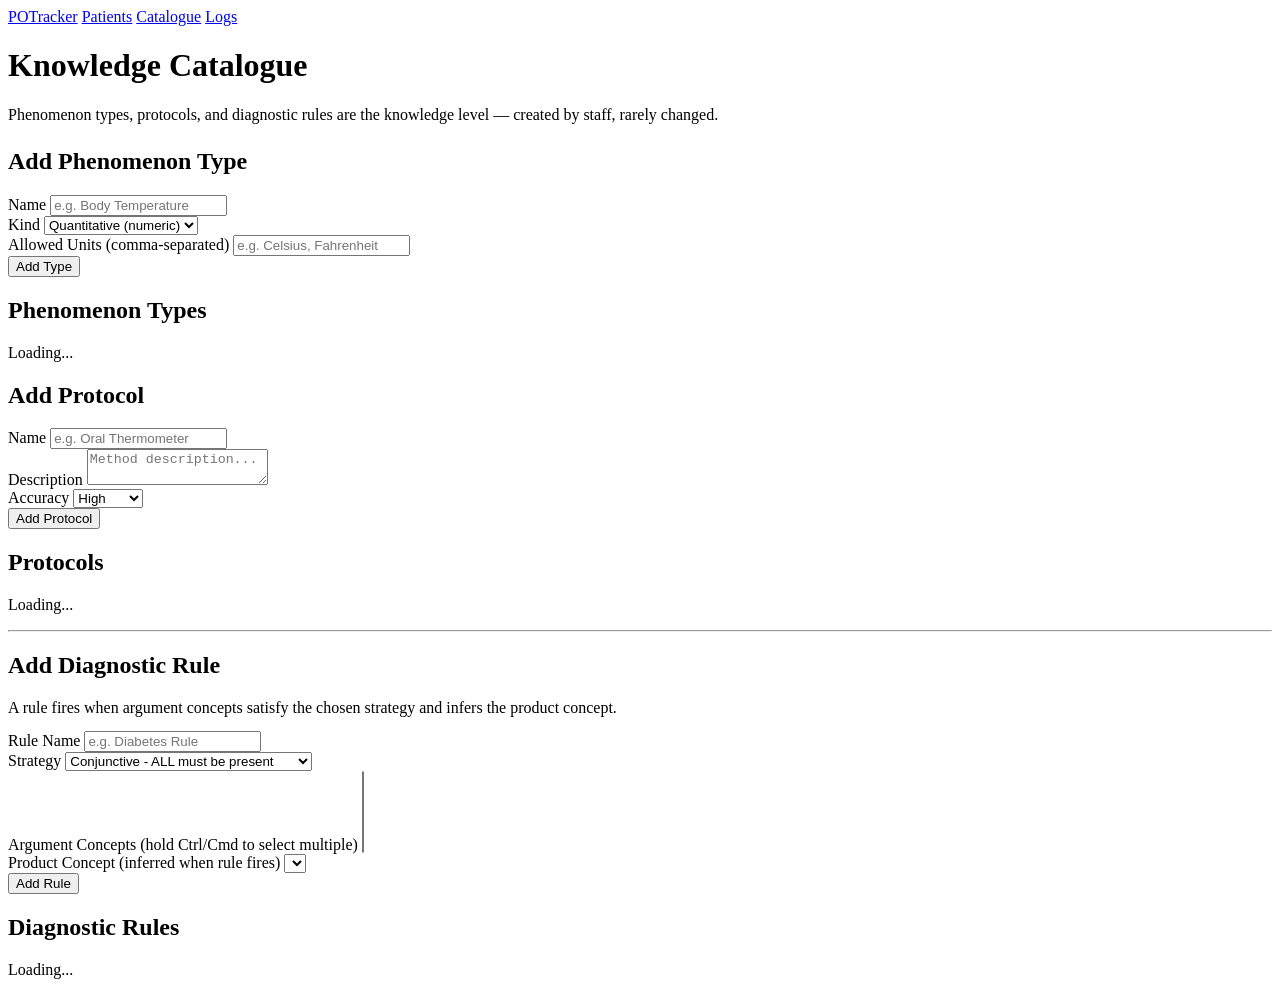
==== src/main/resources/static/catalogue.html @ 46fde118 "week 2 changes" ====
<!DOCTYPE html>
<html lang="en">
<head>
    <meta charset="UTF-8">
    <meta name="viewport" content="width=device-width, initial-scale=1.0">
    <title>Catalogue — POTracker</title>
    <link rel="stylesheet" href="/css/styles.css">
</head>
<body>

<nav>
    <a class="brand" href="/">POTracker</a>
    <a href="/">Patients</a>
    <a href="/catalogue.html" class="active">Catalogue</a>
    <a href="/logs.html">Logs</a>
</nav>

<div class="page">
    <h1>Knowledge Catalogue</h1>
    <p class="muted" style="margin-bottom:24px">
        Phenomenon types, protocols, and diagnostic rules are the knowledge level —
        created by staff, rarely changed.
    </p>

    <div class="grid-2">

        <div>
            <div class="card">
                <h2>Add Phenomenon Type</h2>
                <div id="ptMsg"></div>
                <div class="form-row">
                    <label>Name</label>
                    <input id="ptName" type="text" placeholder="e.g. Body Temperature">
                </div>
                <div class="form-row">
                    <label>Kind</label>
                    <select id="ptKind" onchange="toggleKindFields()">
                        <option value="QUANTITATIVE">Quantitative (numeric)</option>
                        <option value="QUALITATIVE">Qualitative (category)</option>
                    </select>
                </div>
                <div id="quantFields">
                    <div class="form-row">
                        <label>Allowed Units (comma-separated)</label>
                        <input id="ptUnits" type="text" placeholder="e.g. Celsius, Fahrenheit">
                    </div>
                </div>
                <div id="qualFields" style="display:none">
                    <div class="form-row">
                        <label>Phenomena (comma-separated)</label>
                        <input id="ptPhenomena" type="text"
                               placeholder="e.g. Blood Group A, Blood Group B, Blood Group O">
                    </div>
                </div>
                <button class="btn btn-primary" onclick="addPhenomenonType()">Add Type</button>
            </div>

            <h2>Phenomenon Types</h2>
            <div id="ptList"><p class="loading">Loading...</p></div>
        </div>

        <div>

            <div class="card">
                <h2>Add Protocol</h2>
                <div id="protoMsg"></div>
                <div class="form-row">
                    <label>Name</label>
                    <input id="protoName" type="text" placeholder="e.g. Oral Thermometer">
                </div>
                <div class="form-row">
                    <label>Description</label>
                    <textarea id="protoDesc" placeholder="Method description..."></textarea>
                </div>
                <div class="form-row">
                    <label>Accuracy</label>
                    <select id="protoRating">
                        <option value="HIGH">High</option>
                        <option value="MEDIUM">Medium</option>
                        <option value="LOW">Low</option>
                    </select>
                </div>
                <button class="btn btn-primary" onclick="addProtocol()">Add Protocol</button>
            </div>

            <h2>Protocols</h2>
            <div id="protoList"><p class="loading">Loading...</p></div>

            <hr class="divider">

            <div class="card">
                <h2>Add Diagnostic Rule</h2>
                <p class="small muted" style="margin-bottom:14px">
                    A rule fires when argument concepts satisfy the chosen strategy
                    and infers the product concept.
                </p>
                <div id="ruleMsg"></div>

                <div class="form-row">
                    <label>Rule Name</label>
                    <input id="ruleName" type="text" placeholder="e.g. Diabetes Rule">
                </div>

                <div class="form-row">
                    <label>Strategy</label>
                    <select id="ruleStrategy" onchange="toggleThreshold()">
                        <option value="CONJUNCTIVE">Conjunctive - ALL must be present</option>
                        <option value="WEIGHTED">Weighted - score must meet threshold</option>
                    </select>
                </div>

                <div id="thresholdField" style="display:none">
                    <div class="form-row">
                        <label>Threshold (sum of weights needed to fire rule)</label>
                        <input id="ruleThreshold" type="number"
                               step="0.1" min="0" max="100" placeholder="e.g. 0.7">
                    </div>
                </div>

                <div class="form-row">
                    <label>Argument Concepts (hold Ctrl/Cmd to select multiple)</label>
                    <select id="ruleArgs" multiple size="5"></select>
                </div>

                <div class="form-row">
                    <label>Product Concept (inferred when rule fires)</label>
                    <select id="ruleProduct"></select>
                </div>

                <button class="btn btn-primary" onclick="addRule()">Add Rule</button>
            </div>

            <h2>Diagnostic Rules</h2>
            <div id="ruleList"><p class="loading">Loading...</p></div>

        </div>
    </div>
</div>

<script src="/js/app.js"></script>
</body>
</html>
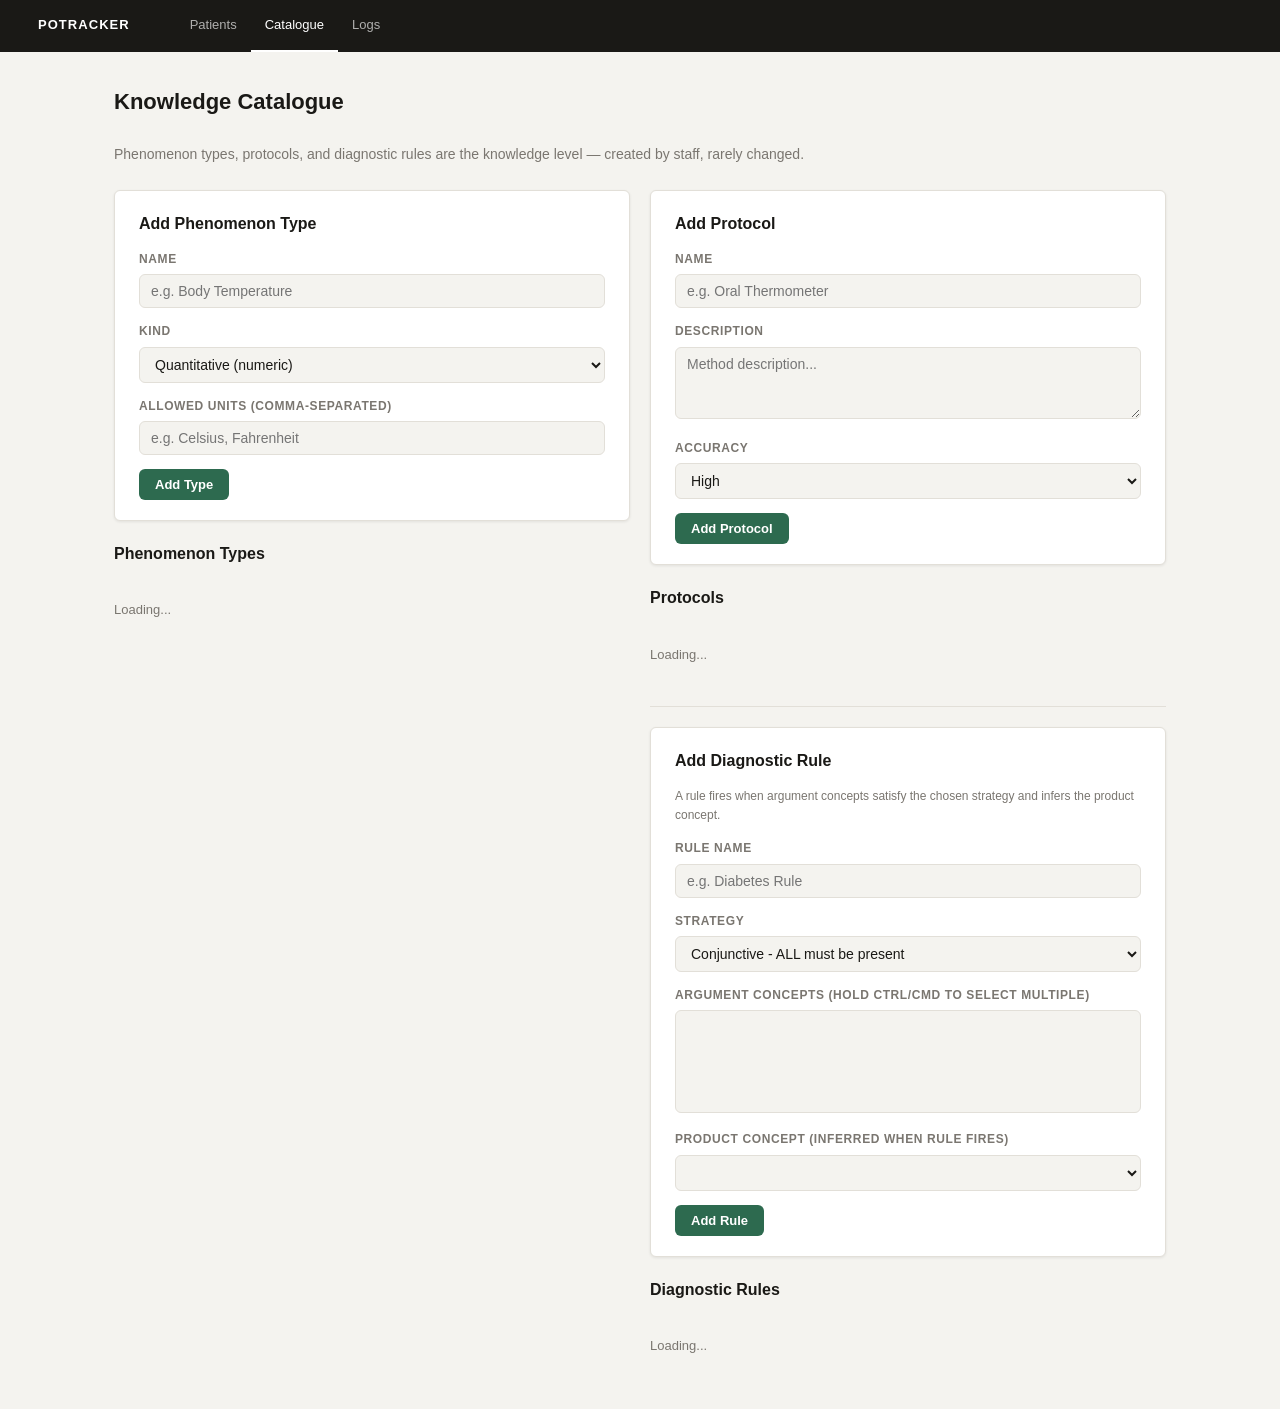
==== commit 8b99bb03: "week 2 changes app.js fixed" ====
--- a/src/main/resources/static/catalogue.html
+++ b/src/main/resources/static/catalogue.html
@@ -4,7 +4,7 @@
     <meta charset="UTF-8">
     <meta name="viewport" content="width=device-width, initial-scale=1.0">
     <title>Catalogue — POTracker</title>
-    <link rel="stylesheet" href="/css/styles.css">
+    <link rel="stylesheet" href="css/styles.css">
 </head>
 <body>
 
@@ -137,6 +137,6 @@
     </div>
 </div>
 
-<script src="/js/app.js"></script>
+<script src="js/app.js"></script>
 </body>
 </html>
--- a/src/main/resources/static/css/styles.css
+++ b/src/main/resources/static/css/styles.css
@@ -0,0 +1,260 @@
+@import url('https://fonts.googleapis.com/css2?family=DM+Mono:wght@300;400;500&family=Sora:wght@300;400;600;700&display=swap');
+
+:root {
+  --bg:        #f4f3ef;
+  --surface:   #ffffff;
+  --border:    #e2dfd8;
+  --text:      #1a1916;
+  --muted:     #7a7670;
+  --accent:    #2d6a4f;
+  --accent-lt: #d8f3dc;
+  --danger:    #c0392b;
+  --danger-lt: #fdecea;
+  --warn:      #e67e22;
+  --mono:      'DM Mono', monospace;
+  --sans:      'Sora', sans-serif;
+  --radius:    6px;
+  --shadow:    0 1px 3px rgba(0,0,0,.08);
+}
+
+* { box-sizing: border-box; margin: 0; padding: 0; }
+
+body {
+  font-family: var(--sans);
+  background: var(--bg);
+  color: var(--text);
+  font-size: 14px;
+  line-height: 1.6;
+  min-height: 100vh;
+}
+
+/* ── Nav ─────────────────────────────────────────────────── */
+nav {
+  background: var(--text);
+  color: #fff;
+  display: flex;
+  align-items: center;
+  gap: 0;
+  padding: 0 24px;
+  height: 52px;
+  position: sticky;
+  top: 0;
+  z-index: 100;
+}
+
+nav .brand {
+  font-size: 13px;
+  font-weight: 700;
+  letter-spacing: .08em;
+  text-transform: uppercase;
+  margin-right: 32px;
+  color: #fff;
+  text-decoration: none;
+}
+
+nav a {
+  color: rgba(255,255,255,.65);
+  text-decoration: none;
+  font-size: 13px;
+  padding: 0 14px;
+  height: 52px;
+  display: flex;
+  align-items: center;
+  transition: color .15s;
+  border-bottom: 2px solid transparent;
+}
+
+nav a:hover, nav a.active {
+  color: #fff;
+  border-bottom-color: #fff;
+}
+
+/* ── Layout ──────────────────────────────────────────────── */
+.page { max-width: 1100px; margin: 0 auto; padding: 32px 24px; }
+
+h1 { font-size: 22px; font-weight: 700; margin-bottom: 24px; }
+h2 { font-size: 16px; font-weight: 600; margin-bottom: 14px; }
+h3 { font-size: 13px; font-weight: 600; color: var(--muted);
+     text-transform: uppercase; letter-spacing: .06em; margin-bottom: 10px; }
+
+/* ── Cards ───────────────────────────────────────────────── */
+.card {
+  background: var(--surface);
+  border: 1px solid var(--border);
+  border-radius: var(--radius);
+  padding: 20px 24px;
+  box-shadow: var(--shadow);
+  margin-bottom: 20px;
+}
+
+.grid-2 { display: grid; grid-template-columns: 1fr 1fr; gap: 20px; }
+.grid-3 { display: grid; grid-template-columns: repeat(3,1fr); gap: 20px; }
+
+/* ── Forms ───────────────────────────────────────────────── */
+.form-row { margin-bottom: 14px; }
+
+label {
+  display: block;
+  font-size: 12px;
+  font-weight: 600;
+  color: var(--muted);
+  text-transform: uppercase;
+  letter-spacing: .05em;
+  margin-bottom: 5px;
+}
+
+input, select, textarea {
+  width: 100%;
+  padding: 8px 11px;
+  border: 1px solid var(--border);
+  border-radius: var(--radius);
+  font-family: var(--sans);
+  font-size: 14px;
+  background: var(--bg);
+  color: var(--text);
+  transition: border-color .15s;
+  outline: none;
+}
+
+input:focus, select:focus, textarea:focus {
+  border-color: var(--accent);
+  background: #fff;
+}
+
+textarea { resize: vertical; min-height: 72px; }
+
+/* ── Buttons ─────────────────────────────────────────────── */
+.btn {
+  display: inline-flex;
+  align-items: center;
+  gap: 6px;
+  padding: 8px 16px;
+  border-radius: var(--radius);
+  font-family: var(--sans);
+  font-size: 13px;
+  font-weight: 600;
+  border: none;
+  cursor: pointer;
+  transition: opacity .15s, transform .1s;
+  text-decoration: none;
+}
+
+.btn:hover  { opacity: .88; }
+.btn:active { transform: scale(.97); }
+
+.btn-primary  { background: var(--accent);  color: #fff; }
+.btn-danger   { background: var(--danger);  color: #fff; }
+.btn-ghost    { background: transparent; border: 1px solid var(--border);
+                color: var(--text); }
+.btn-sm       { padding: 5px 11px; font-size: 12px; }
+
+/* ── Tables ──────────────────────────────────────────────── */
+table { width: 100%; border-collapse: collapse; font-size: 13px; }
+
+th {
+  text-align: left;
+  font-size: 11px;
+  font-weight: 600;
+  color: var(--muted);
+  text-transform: uppercase;
+  letter-spacing: .06em;
+  padding: 8px 12px;
+  border-bottom: 2px solid var(--border);
+}
+
+td {
+  padding: 10px 12px;
+  border-bottom: 1px solid var(--border);
+  vertical-align: top;
+}
+
+tr:last-child td { border-bottom: none; }
+tr:hover td      { background: var(--bg); }
+
+/* ── Badges ──────────────────────────────────────────────── */
+.badge {
+  display: inline-block;
+  padding: 2px 8px;
+  border-radius: 100px;
+  font-size: 11px;
+  font-weight: 600;
+  font-family: var(--mono);
+}
+
+.badge-active   { background: var(--accent-lt); color: var(--accent); }
+.badge-rejected { background: var(--danger-lt); color: var(--danger); }
+.badge-present  { background: var(--accent-lt); color: var(--accent); }
+.badge-absent   { background: #f0f0f0; color: var(--muted); }
+.badge-quant    { background: #e8f4fd; color: #1a5276; }
+.badge-qual     { background: #fef9e7; color: #7d6608; }
+
+/* ── Mono values ─────────────────────────────────────────── */
+.mono { font-family: var(--mono); font-size: 13px; }
+.muted { color: var(--muted); }
+.small { font-size: 12px; }
+
+/* ── Alerts ──────────────────────────────────────────────── */
+.alert {
+  padding: 10px 14px;
+  border-radius: var(--radius);
+  font-size: 13px;
+  margin-bottom: 14px;
+}
+
+.alert-success { background: var(--accent-lt); color: var(--accent); }
+.alert-error   { background: var(--danger-lt); color: var(--danger); }
+
+/* ── Inference panel ─────────────────────────────────────── */
+.inference-item {
+  display: flex;
+  align-items: center;
+  gap: 10px;
+  padding: 10px 14px;
+  background: #fffbeb;
+  border: 1px solid #f9ca24;
+  border-radius: var(--radius);
+  margin-bottom: 8px;
+  font-size: 13px;
+}
+
+.inference-item::before {
+  content: '⚡';
+  font-size: 16px;
+}
+
+/* ── Divider ─────────────────────────────────────────────── */
+.divider {
+  border: none;
+  border-top: 1px solid var(--border);
+  margin: 20px 0;
+}
+
+/* ── Patient list items ──────────────────────────────────── */
+.patient-item {
+  display: flex;
+  align-items: center;
+  justify-content: space-between;
+  padding: 12px 16px;
+  border: 1px solid var(--border);
+  border-radius: var(--radius);
+  background: var(--surface);
+  margin-bottom: 10px;
+  transition: border-color .15s;
+  cursor: pointer;
+}
+
+.patient-item:hover { border-color: var(--accent); }
+
+.patient-name { font-weight: 600; }
+.patient-dob  { font-size: 12px; color: var(--muted); font-family: var(--mono); }
+
+/* ── Loading ─────────────────────────────────────────────── */
+.loading { color: var(--muted); font-size: 13px; padding: 20px 0; }
+
+/* ── Responsive ──────────────────────────────────────────── */
+@media (max-width: 768px) {
+  .grid-2, .grid-3 { grid-template-columns: 1fr; }
+  nav { flex-wrap: wrap; height: auto; padding: 12px; }
+}
+
+
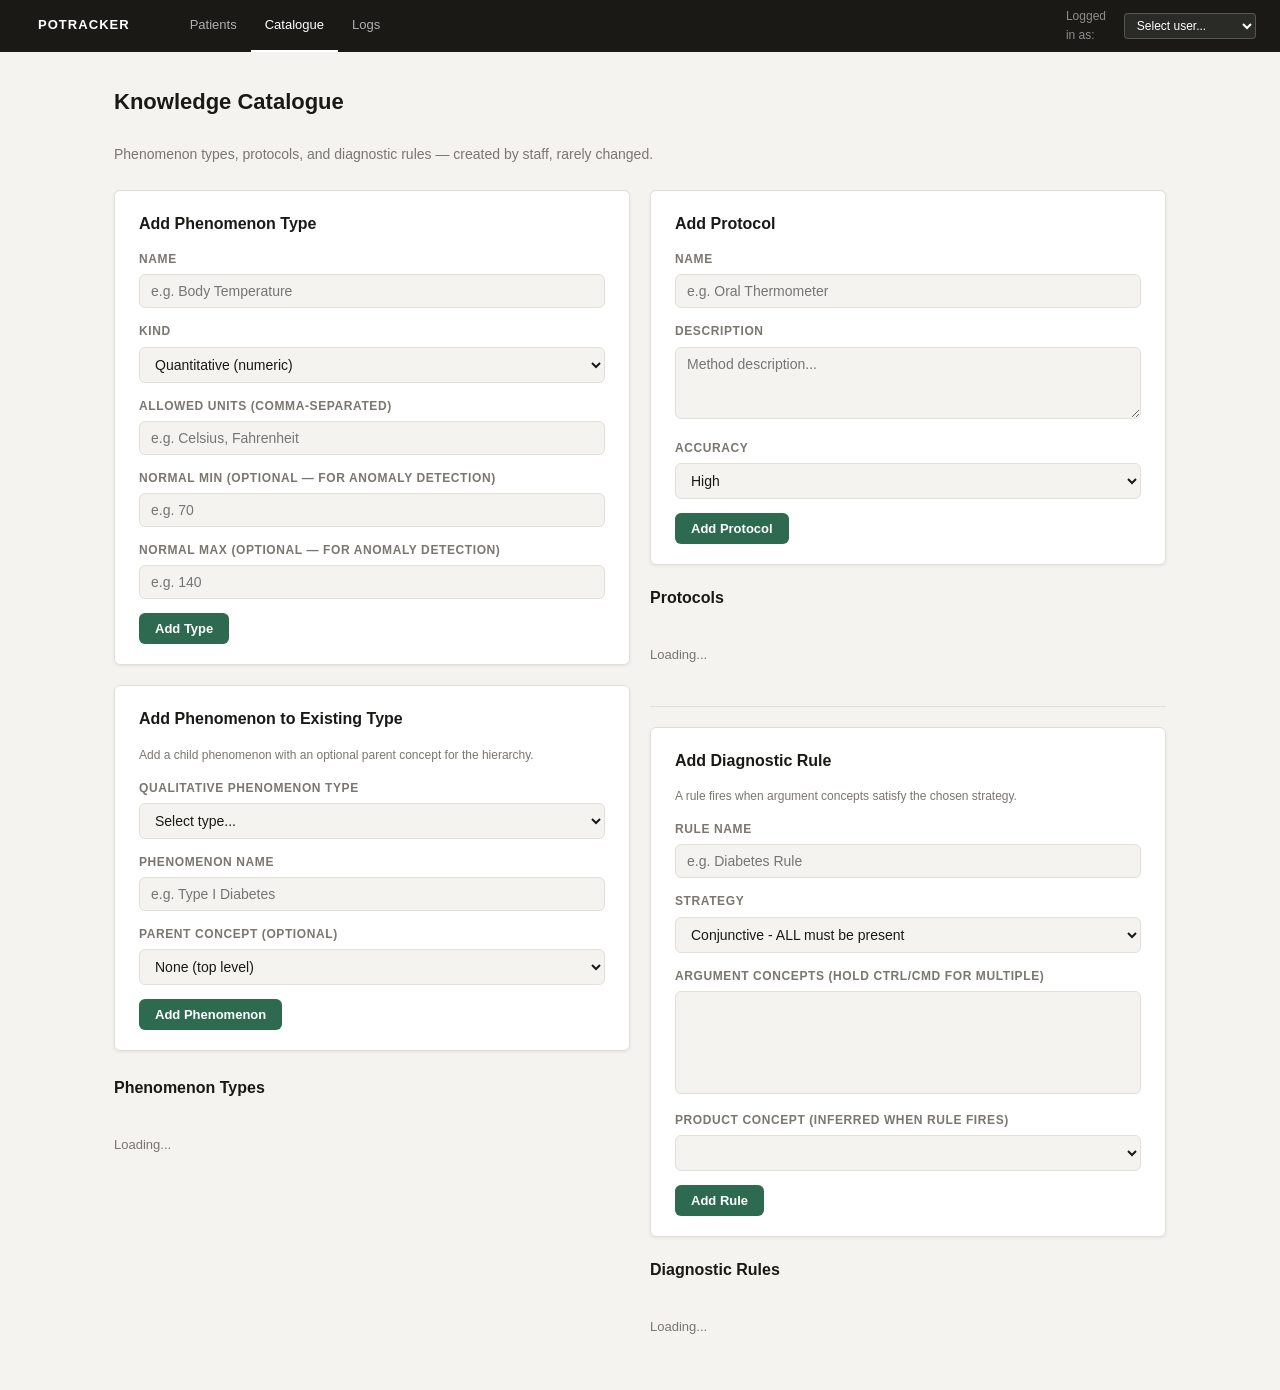
==== commit 350f74b1: "week 2 changes index.html fixed" ====
--- a/src/main/resources/static/catalogue.html
+++ b/src/main/resources/static/catalogue.html
@@ -7,24 +7,33 @@
     <link rel="stylesheet" href="css/styles.css">
 </head>
 <body>
-
 <nav>
-    <a class="brand" href="/">POTracker</a>
-    <a href="/">Patients</a>
-    <a href="/catalogue.html" class="active">Catalogue</a>
-    <a href="/logs.html">Logs</a>
+    <a class="brand" href="index.html">POTracker</a>
+    <a href="index.html">Patients</a>
+    <a href="catalogue.html" class="active">Catalogue</a>
+    <a href="logs.html">Logs</a>
+    <div style="margin-left:auto;display:flex;align-items:center;gap:10px">
+        <span style="color:rgba(255,255,255,.5);font-size:12px">Logged in as:</span>
+        <select id="userSelect" onchange="setCurrentUser()"
+                style="background:#2a2a27;color:#fff;border:1px solid rgba(255,255,255,.2);
+                   border-radius:4px;padding:4px 8px;font-size:12px;cursor:pointer">
+            <option value="">Select user...</option>
+        </select>
+    </div>
 </nav>
 
 <div class="page">
     <h1>Knowledge Catalogue</h1>
     <p class="muted" style="margin-bottom:24px">
-        Phenomenon types, protocols, and diagnostic rules are the knowledge level —
-        created by staff, rarely changed.
+        Phenomenon types, protocols, and diagnostic rules — created by staff, rarely changed.
     </p>
 
     <div class="grid-2">
 
+        <!-- LEFT COLUMN -->
         <div>
+
+            <!-- Add Phenomenon Type -->
             <div class="card">
                 <h2>Add Phenomenon Type</h2>
                 <div id="ptMsg"></div>
@@ -39,12 +48,25 @@
                         <option value="QUALITATIVE">Qualitative (category)</option>
                     </select>
                 </div>
+
+                <!-- QUANTITATIVE fields -->
                 <div id="quantFields">
                     <div class="form-row">
                         <label>Allowed Units (comma-separated)</label>
                         <input id="ptUnits" type="text" placeholder="e.g. Celsius, Fahrenheit">
                     </div>
+                    <!-- Change 2 — normal range for anomaly detection -->
+                    <div class="form-row">
+                        <label>Normal Min (optional — for anomaly detection)</label>
+                        <input id="ptNormalMin" type="number" step="any" placeholder="e.g. 70">
+                    </div>
+                    <div class="form-row">
+                        <label>Normal Max (optional — for anomaly detection)</label>
+                        <input id="ptNormalMax" type="number" step="any" placeholder="e.g. 140">
+                    </div>
                 </div>
+
+                <!-- QUALITATIVE fields -->
                 <div id="qualFields" style="display:none">
                     <div class="form-row">
                         <label>Phenomena (comma-separated)</label>
@@ -52,15 +74,45 @@
                                placeholder="e.g. Blood Group A, Blood Group B, Blood Group O">
                     </div>
                 </div>
+
                 <button class="btn btn-primary" onclick="addPhenomenonType()">Add Type</button>
             </div>
 
-            <h2>Phenomenon Types</h2>
+            <!-- Change 4 — Add Phenomenon with parent concept -->
+            <div class="card" style="margin-top:20px">
+                <h2>Add Phenomenon to Existing Type</h2>
+                <p class="small muted" style="margin-bottom:14px">
+                    Add a child phenomenon with an optional parent concept for the hierarchy.
+                </p>
+                <div id="addPhenMsg"></div>
+                <div class="form-row">
+                    <label>Qualitative Phenomenon Type</label>
+                    <select id="addPhenTypeId">
+                        <option value="">Select type...</option>
+                    </select>
+                </div>
+                <div class="form-row">
+                    <label>Phenomenon Name</label>
+                    <input id="addPhenName" type="text" placeholder="e.g. Type I Diabetes">
+                </div>
+                <div class="form-row">
+                    <label>Parent Concept (optional)</label>
+                    <select id="addPhenParent">
+                        <option value="">None (top level)</option>
+                    </select>
+                </div>
+                <button class="btn btn-primary" onclick="addPhenomenon()">Add Phenomenon</button>
+            </div>
+
+            <h2 style="margin-top:24px">Phenomenon Types</h2>
             <div id="ptList"><p class="loading">Loading...</p></div>
+
         </div>
 
+        <!-- RIGHT COLUMN -->
         <div>
 
+            <!-- Add Protocol -->
             <div class="card">
                 <h2>Add Protocol</h2>
                 <div id="protoMsg"></div>
@@ -88,19 +140,19 @@
 
             <hr class="divider">
 
+            <!-- Add Diagnostic Rule -->
             <div class="card">
                 <h2>Add Diagnostic Rule</h2>
                 <p class="small muted" style="margin-bottom:14px">
-                    A rule fires when argument concepts satisfy the chosen strategy
-                    and infers the product concept.
+                    A rule fires when argument concepts satisfy the chosen strategy.
                 </p>
                 <div id="ruleMsg"></div>
-
                 <div class="form-row">
                     <label>Rule Name</label>
                     <input id="ruleName" type="text" placeholder="e.g. Diabetes Rule">
                 </div>
 
+                <!-- Change 1 — strategy selection -->
                 <div class="form-row">
                     <label>Strategy</label>
                     <select id="ruleStrategy" onchange="toggleThreshold()">
@@ -109,6 +161,7 @@
                     </select>
                 </div>
 
+                <!-- Change 1 — threshold only shown for WEIGHTED -->
                 <div id="thresholdField" style="display:none">
                     <div class="form-row">
                         <label>Threshold (sum of weights needed to fire rule)</label>
@@ -118,15 +171,13 @@
                 </div>
 
                 <div class="form-row">
-                    <label>Argument Concepts (hold Ctrl/Cmd to select multiple)</label>
+                    <label>Argument Concepts (hold Ctrl/Cmd for multiple)</label>
                     <select id="ruleArgs" multiple size="5"></select>
                 </div>
-
                 <div class="form-row">
                     <label>Product Concept (inferred when rule fires)</label>
                     <select id="ruleProduct"></select>
                 </div>
-
                 <button class="btn btn-primary" onclick="addRule()">Add Rule</button>
             </div>
 
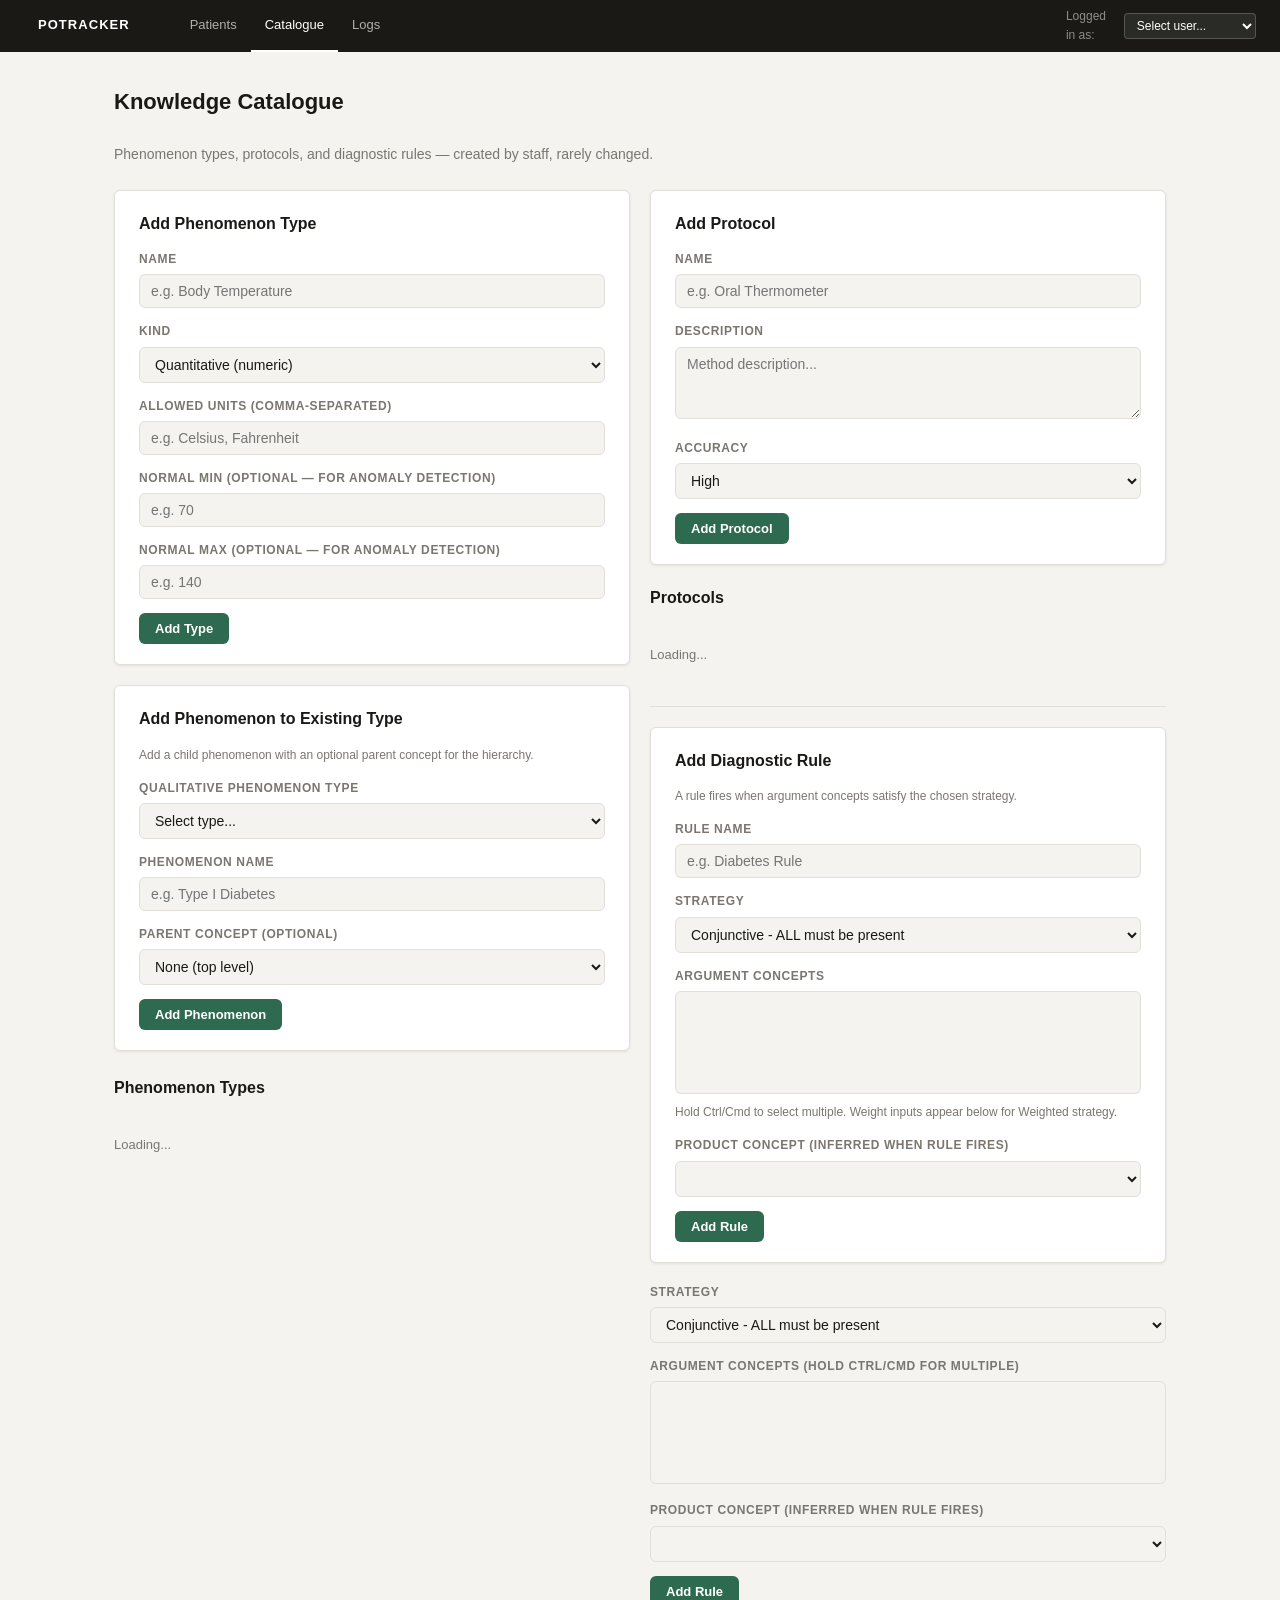
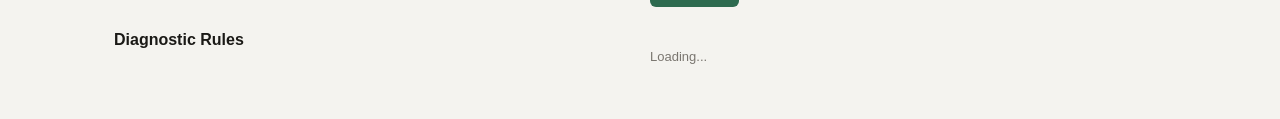
==== commit 99616598: "week 2 changes index.html fixed" ====
--- a/src/main/resources/static/catalogue.html
+++ b/src/main/resources/static/catalogue.html
@@ -147,12 +147,12 @@
                     A rule fires when argument concepts satisfy the chosen strategy.
                 </p>
                 <div id="ruleMsg"></div>
+
                 <div class="form-row">
                     <label>Rule Name</label>
                     <input id="ruleName" type="text" placeholder="e.g. Diabetes Rule">
                 </div>
 
-                <!-- Change 1 — strategy selection -->
                 <div class="form-row">
                     <label>Strategy</label>
                     <select id="ruleStrategy" onchange="toggleThreshold()">
@@ -161,7 +161,6 @@
                     </select>
                 </div>
 
-                <!-- Change 1 — threshold only shown for WEIGHTED -->
                 <div id="thresholdField" style="display:none">
                     <div class="form-row">
                         <label>Threshold (sum of weights needed to fire rule)</label>
@@ -171,6 +170,46 @@
                 </div>
 
                 <div class="form-row">
+                    <label>Argument Concepts</label>
+                    <select id="ruleArgsSource" multiple size="5"
+                            onchange="updateArgWeights()">
+                    </select>
+                    <p class="small muted" style="margin-top:6px">
+                        Hold Ctrl/Cmd to select multiple.
+                        Weight inputs appear below for Weighted strategy.
+                    </p>
+                </div>
+
+                <!-- dynamic weight inputs per selected concept -->
+                <div id="argWeightInputs" style="margin-bottom:14px"></div>
+
+                <div class="form-row">
+                    <label>Product Concept (inferred when rule fires)</label>
+                    <select id="ruleProduct"></select>
+                </div>
+
+                <button class="btn btn-primary" onclick="addRule()">Add Rule</button>
+            </div>
+
+                <!-- Change 1 — strategy selection -->
+                <div class="form-row">
+                    <label>Strategy</label>
+                    <select id="ruleStrategy" onchange="toggleThreshold()">
+                        <option value="CONJUNCTIVE">Conjunctive - ALL must be present</option>
+                        <option value="WEIGHTED">Weighted - score must meet threshold</option>
+                    </select>
+                </div>
+
+                <!-- Change 1 — threshold only shown for WEIGHTED -->
+                <div id="thresholdField" style="display:none">
+                    <div class="form-row">
+                        <label>Threshold (sum of weights needed to fire rule)</label>
+                        <input id="ruleThreshold" type="number"
+                               step="0.1" min="0" max="100" placeholder="e.g. 0.7">
+                    </div>
+                </div>
+
+                <div class="form-row">
                     <label>Argument Concepts (hold Ctrl/Cmd for multiple)</label>
                     <select id="ruleArgs" multiple size="5"></select>
                 </div>
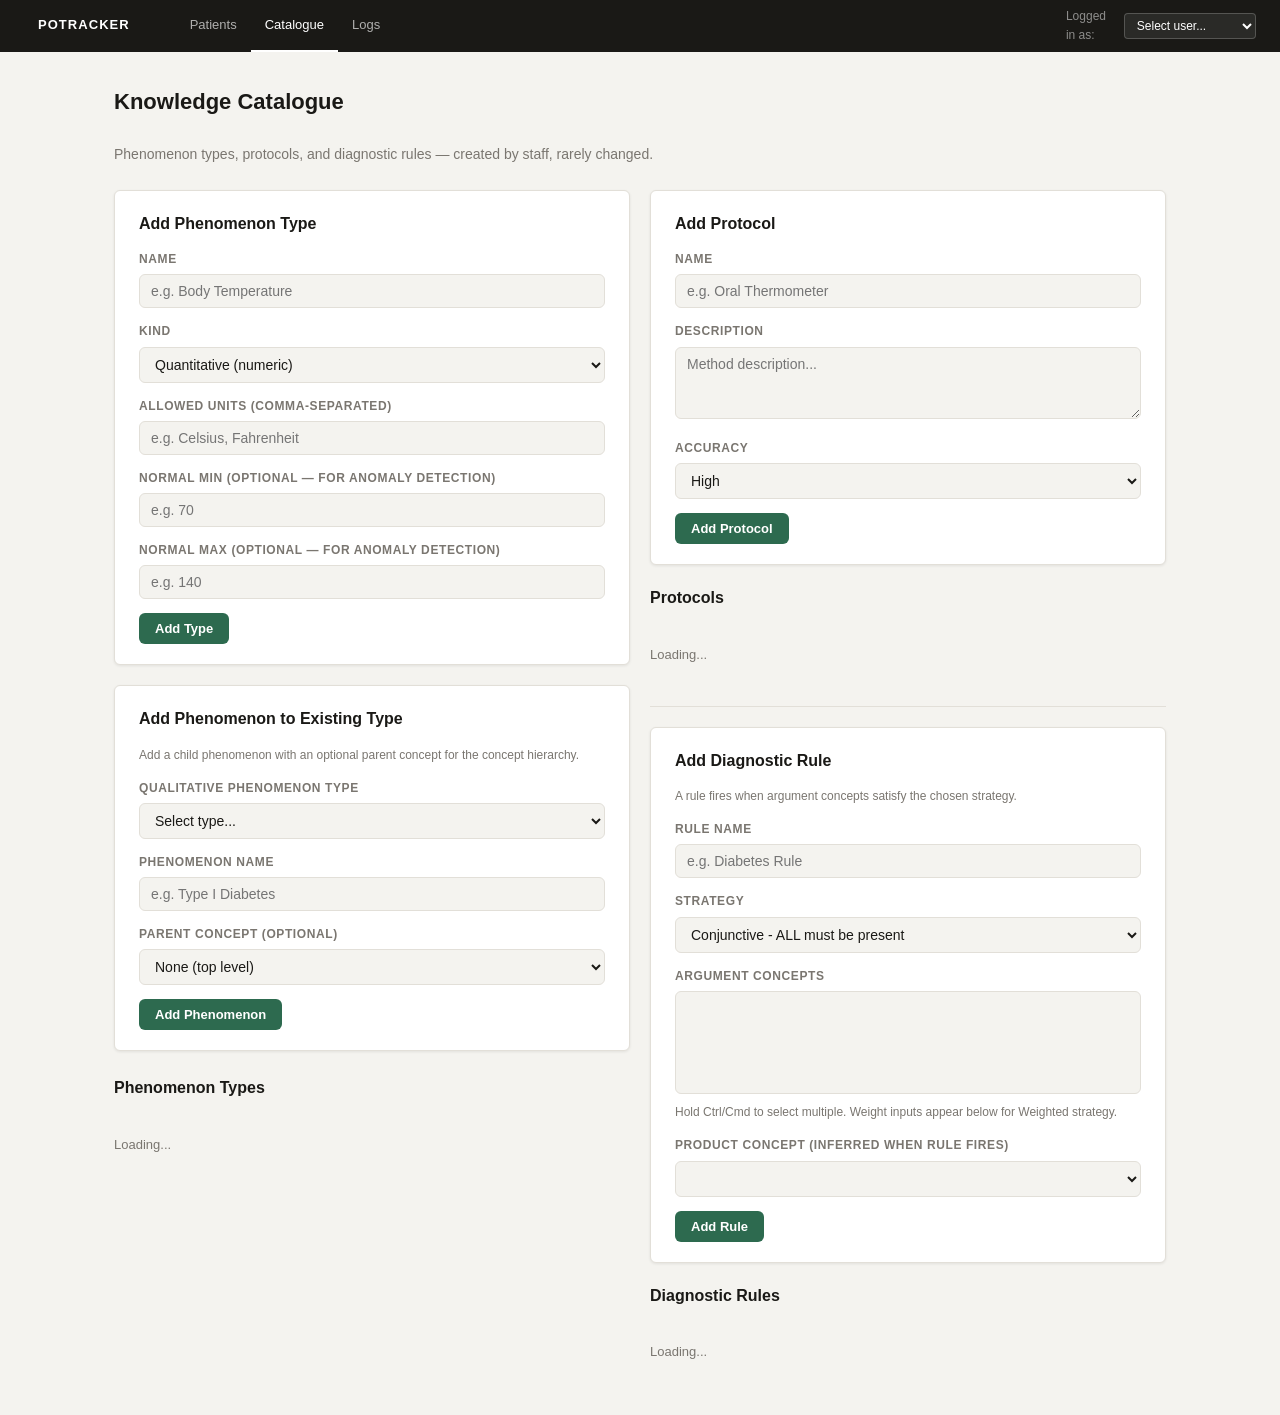
==== commit c024ae44: "week 2 changes index.html fixed" ====
--- a/src/main/resources/static/catalogue.html
+++ b/src/main/resources/static/catalogue.html
@@ -16,7 +16,7 @@
         <span style="color:rgba(255,255,255,.5);font-size:12px">Logged in as:</span>
         <select id="userSelect" onchange="setCurrentUser()"
                 style="background:#2a2a27;color:#fff;border:1px solid rgba(255,255,255,.2);
-                   border-radius:4px;padding:4px 8px;font-size:12px;cursor:pointer">
+                       border-radius:4px;padding:4px 8px;font-size:12px;cursor:pointer">
             <option value="">Select user...</option>
         </select>
     </div>
@@ -30,7 +30,7 @@
 
     <div class="grid-2">
 
-        <!-- LEFT COLUMN -->
+        <!-- ── LEFT COLUMN ─────────────────────────────────────── -->
         <div>
 
             <!-- Add Phenomenon Type -->
@@ -53,16 +53,19 @@
                 <div id="quantFields">
                     <div class="form-row">
                         <label>Allowed Units (comma-separated)</label>
-                        <input id="ptUnits" type="text" placeholder="e.g. Celsius, Fahrenheit">
+                        <input id="ptUnits" type="text"
+                               placeholder="e.g. Celsius, Fahrenheit">
                     </div>
                     <!-- Change 2 — normal range for anomaly detection -->
                     <div class="form-row">
                         <label>Normal Min (optional — for anomaly detection)</label>
-                        <input id="ptNormalMin" type="number" step="any" placeholder="e.g. 70">
+                        <input id="ptNormalMin" type="number" step="any"
+                               placeholder="e.g. 70">
                     </div>
                     <div class="form-row">
                         <label>Normal Max (optional — for anomaly detection)</label>
-                        <input id="ptNormalMax" type="number" step="any" placeholder="e.g. 140">
+                        <input id="ptNormalMax" type="number" step="any"
+                               placeholder="e.g. 140">
                     </div>
                 </div>
 
@@ -71,18 +74,20 @@
                     <div class="form-row">
                         <label>Phenomena (comma-separated)</label>
                         <input id="ptPhenomena" type="text"
-                               placeholder="e.g. Blood Group A, Blood Group B, Blood Group O">
-                    </div>
-                </div>
-
-                <button class="btn btn-primary" onclick="addPhenomenonType()">Add Type</button>
+                               placeholder="e.g. Blood Group A, Blood Group B">
+                    </div>
+                </div>
+
+                <button class="btn btn-primary"
+                        onclick="addPhenomenonType()">Add Type</button>
             </div>
 
             <!-- Change 4 — Add Phenomenon with parent concept -->
             <div class="card" style="margin-top:20px">
                 <h2>Add Phenomenon to Existing Type</h2>
                 <p class="small muted" style="margin-bottom:14px">
-                    Add a child phenomenon with an optional parent concept for the hierarchy.
+                    Add a child phenomenon with an optional parent concept
+                    for the concept hierarchy.
                 </p>
                 <div id="addPhenMsg"></div>
                 <div class="form-row">
@@ -93,7 +98,8 @@
                 </div>
                 <div class="form-row">
                     <label>Phenomenon Name</label>
-                    <input id="addPhenName" type="text" placeholder="e.g. Type I Diabetes">
+                    <input id="addPhenName" type="text"
+                           placeholder="e.g. Type I Diabetes">
                 </div>
                 <div class="form-row">
                     <label>Parent Concept (optional)</label>
@@ -101,7 +107,8 @@
                         <option value="">None (top level)</option>
                     </select>
                 </div>
-                <button class="btn btn-primary" onclick="addPhenomenon()">Add Phenomenon</button>
+                <button class="btn btn-primary"
+                        onclick="addPhenomenon()">Add Phenomenon</button>
             </div>
 
             <h2 style="margin-top:24px">Phenomenon Types</h2>
@@ -109,7 +116,7 @@
 
         </div>
 
-        <!-- RIGHT COLUMN -->
+        <!-- ── RIGHT COLUMN ────────────────────────────────────── -->
         <div>
 
             <!-- Add Protocol -->
@@ -118,11 +125,13 @@
                 <div id="protoMsg"></div>
                 <div class="form-row">
                     <label>Name</label>
-                    <input id="protoName" type="text" placeholder="e.g. Oral Thermometer">
+                    <input id="protoName" type="text"
+                           placeholder="e.g. Oral Thermometer">
                 </div>
                 <div class="form-row">
                     <label>Description</label>
-                    <textarea id="protoDesc" placeholder="Method description..."></textarea>
+                    <textarea id="protoDesc"
+                              placeholder="Method description..."></textarea>
                 </div>
                 <div class="form-row">
                     <label>Accuracy</label>
@@ -132,7 +141,8 @@
                         <option value="LOW">Low</option>
                     </select>
                 </div>
-                <button class="btn btn-primary" onclick="addProtocol()">Add Protocol</button>
+                <button class="btn btn-primary"
+                        onclick="addProtocol()">Add Protocol</button>
             </div>
 
             <h2>Protocols</h2>
@@ -144,31 +154,41 @@
             <div class="card">
                 <h2>Add Diagnostic Rule</h2>
                 <p class="small muted" style="margin-bottom:14px">
-                    A rule fires when argument concepts satisfy the chosen strategy.
+                    A rule fires when argument concepts satisfy the
+                    chosen strategy.
                 </p>
                 <div id="ruleMsg"></div>
 
                 <div class="form-row">
                     <label>Rule Name</label>
-                    <input id="ruleName" type="text" placeholder="e.g. Diabetes Rule">
-                </div>
-
+                    <input id="ruleName" type="text"
+                           placeholder="e.g. Diabetes Rule">
+                </div>
+
+                <!-- Change 1 — strategy selection -->
                 <div class="form-row">
                     <label>Strategy</label>
                     <select id="ruleStrategy" onchange="toggleThreshold()">
-                        <option value="CONJUNCTIVE">Conjunctive - ALL must be present</option>
-                        <option value="WEIGHTED">Weighted - score must meet threshold</option>
-                    </select>
-                </div>
-
+                        <option value="CONJUNCTIVE">
+                            Conjunctive - ALL must be present
+                        </option>
+                        <option value="WEIGHTED">
+                            Weighted - score must meet threshold
+                        </option>
+                    </select>
+                </div>
+
+                <!-- Change 1 — threshold only shown for WEIGHTED -->
                 <div id="thresholdField" style="display:none">
                     <div class="form-row">
-                        <label>Threshold (sum of weights needed to fire rule)</label>
+                        <label>Threshold (sum of weights needed to fire)</label>
                         <input id="ruleThreshold" type="number"
-                               step="0.1" min="0" max="100" placeholder="e.g. 0.7">
-                    </div>
-                </div>
-
+                               step="0.1" min="0" max="100"
+                               placeholder="e.g. 0.7">
+                    </div>
+                </div>
+
+                <!-- Change 1 — argument concepts with dynamic weight inputs -->
                 <div class="form-row">
                     <label>Argument Concepts</label>
                     <select id="ruleArgsSource" multiple size="5"
@@ -191,35 +211,6 @@
                 <button class="btn btn-primary" onclick="addRule()">Add Rule</button>
             </div>
 
-                <!-- Change 1 — strategy selection -->
-                <div class="form-row">
-                    <label>Strategy</label>
-                    <select id="ruleStrategy" onchange="toggleThreshold()">
-                        <option value="CONJUNCTIVE">Conjunctive - ALL must be present</option>
-                        <option value="WEIGHTED">Weighted - score must meet threshold</option>
-                    </select>
-                </div>
-
-                <!-- Change 1 — threshold only shown for WEIGHTED -->
-                <div id="thresholdField" style="display:none">
-                    <div class="form-row">
-                        <label>Threshold (sum of weights needed to fire rule)</label>
-                        <input id="ruleThreshold" type="number"
-                               step="0.1" min="0" max="100" placeholder="e.g. 0.7">
-                    </div>
-                </div>
-
-                <div class="form-row">
-                    <label>Argument Concepts (hold Ctrl/Cmd for multiple)</label>
-                    <select id="ruleArgs" multiple size="5"></select>
-                </div>
-                <div class="form-row">
-                    <label>Product Concept (inferred when rule fires)</label>
-                    <select id="ruleProduct"></select>
-                </div>
-                <button class="btn btn-primary" onclick="addRule()">Add Rule</button>
-            </div>
-
             <h2>Diagnostic Rules</h2>
             <div id="ruleList"><p class="loading">Loading...</p></div>
 
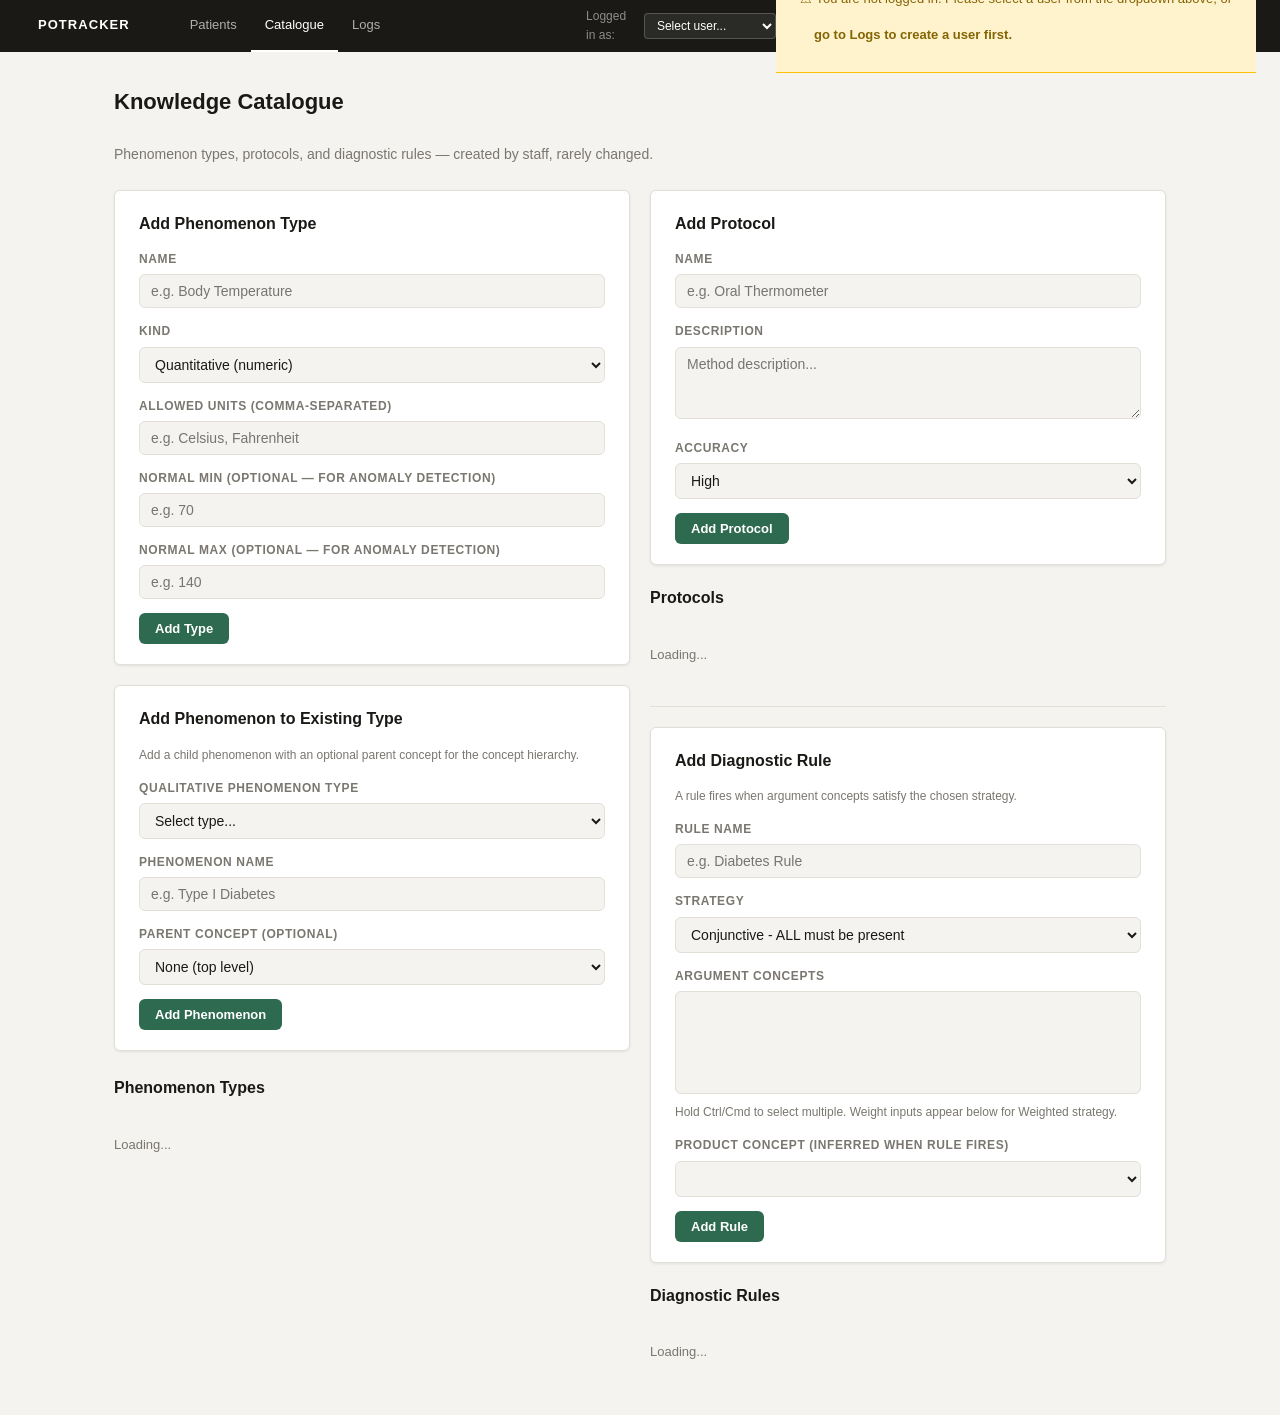
==== commit 03edef90: "week 2 changes app.js  fixed" ====
--- a/src/main/resources/static/catalogue.html
+++ b/src/main/resources/static/catalogue.html
@@ -20,6 +20,14 @@
             <option value="">Select user...</option>
         </select>
     </div>
+    <div id="userWarning"
+         style="display:none;background:#fff3cd;color:#856404;
+            padding:10px 24px;font-size:13px;
+            border-bottom:1px solid #ffc107">
+        ⚠ You are not logged in. Please select a user from the dropdown above,
+        or <a href="logs.html" style="color:#856404;font-weight:bold">
+        go to Logs to create a user first.</a>
+    </div>
 </nav>
 
 <div class="page">
